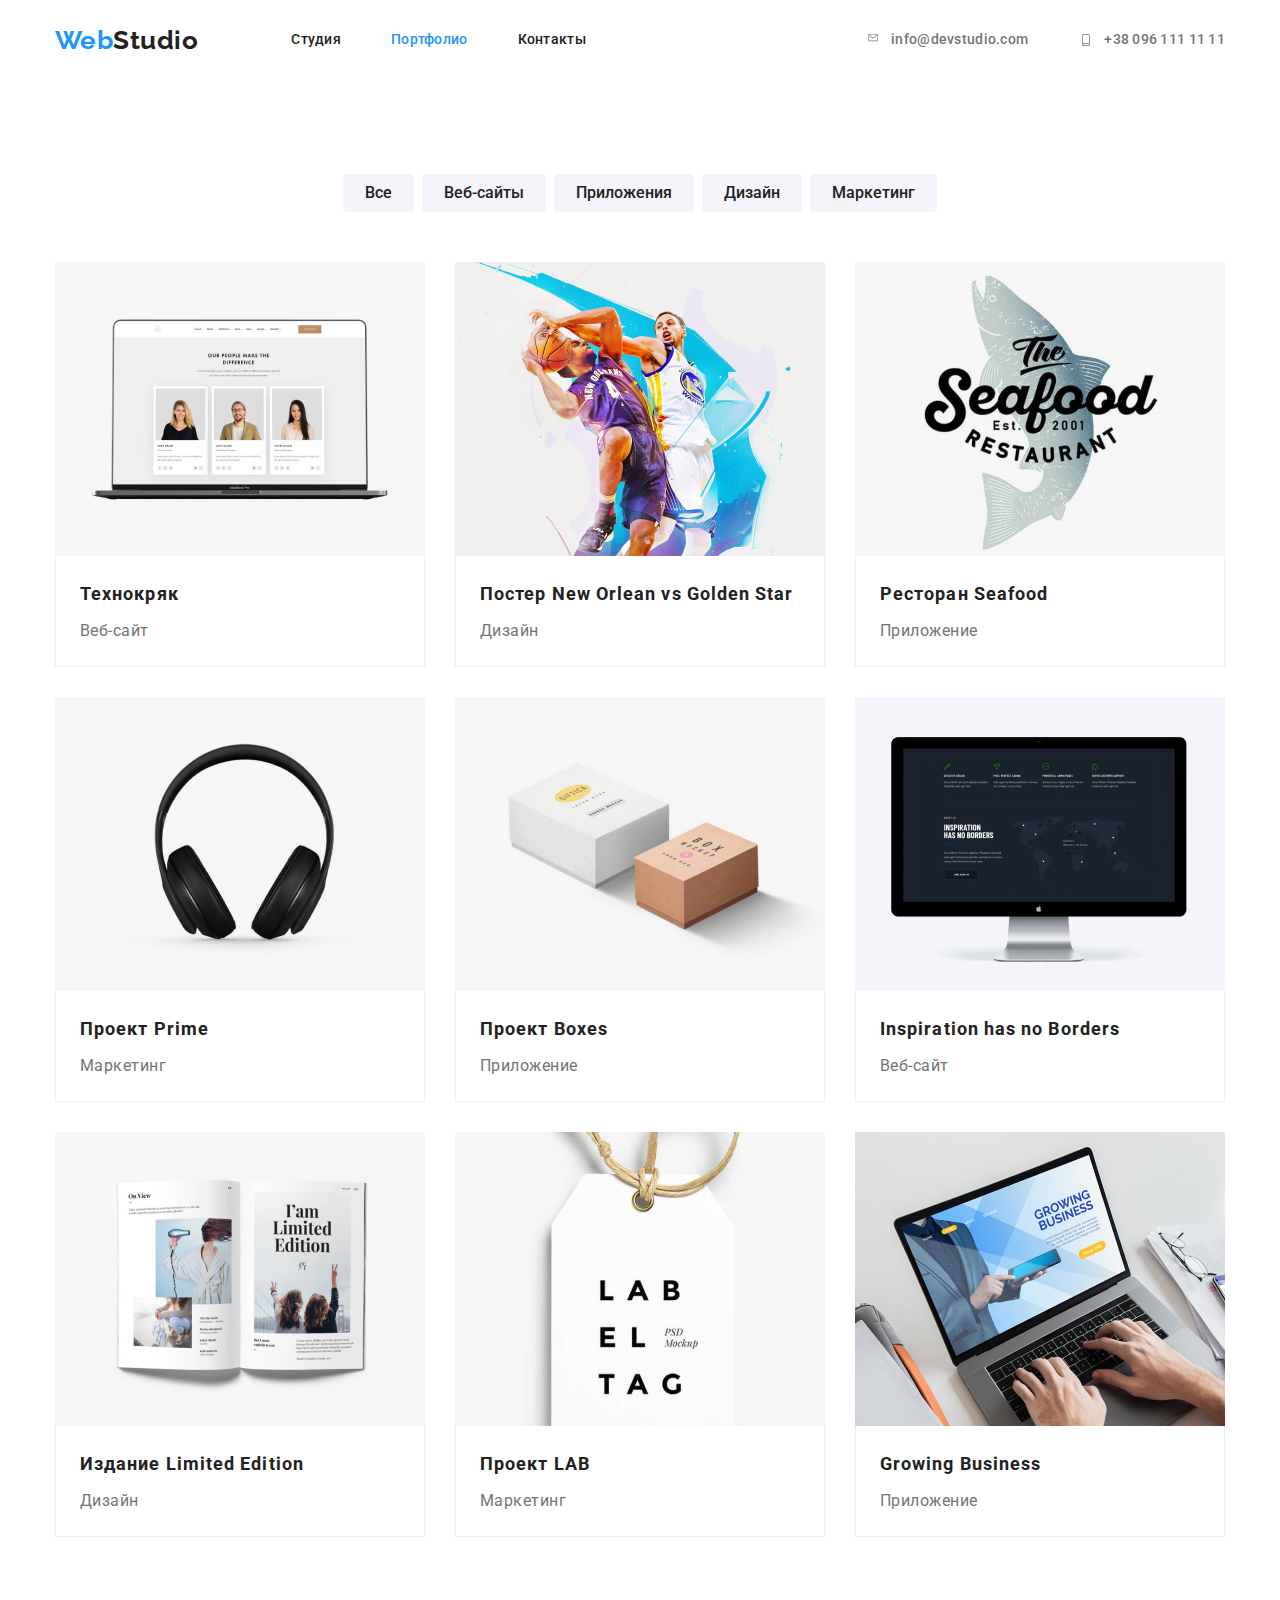
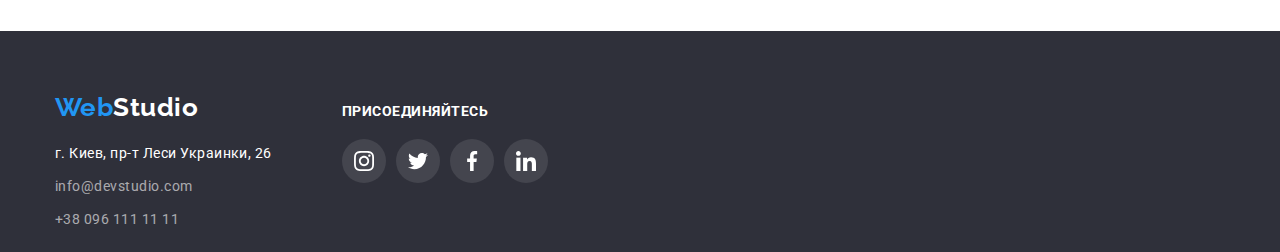
==== portfolio.html @ 1244b8c4 "1" ====
<!DOCTYPE html>
<html lang="ru">

<head>
    <meta charset="UTF-8">
    <meta http-equiv="X-UA-Compatible" content="IE=edge">
    <meta name="viewport" content="width=, initial-scale=1.0">
    <title>goit-markup-hw-04</title>
    <link rel="preconnect" href="https://fonts.gstatic.com">
    <link
        href="https://fonts.googleapis.com/css2?family=Raleway:wght@700&family=Roboto:wght@400;500;700;900&display=swap"
        rel="stylesheet" />
    <link href="https://cdnjs.cloudflare.com/ajax/libs/modern-normalize/1.0.0/modern-normalize.min.css"
        rel="stylesheet" />
    <link href="css/style.css" rel="stylesheet" />
</head>

<body>
    <!--Header of page-->
    <header>
        <div class="navigation-section container">
            <a class="logo link" href="./index.html"><span class="logo-accent">Web</span>Studio</a>
            <nav class="nav-list-of-pages">
                <ul class="list">
                    <li class="nav-list-element"><a class="nav-list-item link" href="index.html">Студия</a></li>
                    <li class="nav-list-element"><a class="nav-list-item link current"
                            href="portfolio.html">Портфолио</a></li>
                    <li class="nav-list-element"><a class="nav-list-item link" href="">Контакты</a></li>
                </ul>
            </nav>
            <ul class="list">
                <li class="up-contacts-list-element"><a class="up-contacts-list-item link"
                        href="mailto:info@devstudio.com"><svg width="16px" height="12px" class="icons-contacts">
                            <use href="./images/icons/sprite.svg#icon-envelope"> </use>
                        </svg>info@devstudio.com</a></li>
                <li class="up-contacts-list-element"><a class="up-contacts-list-item link" href="tel:+380961111111"><svg width="16px" height="12px" class="icons-contacts">
                    <use href="./images/icons/sprite.svg#icon-smartphone"> </use>
                </svg>+38
                        096 111
                        11 11</a></li>
            </ul>
        </div>
    </header>
    <!--Main content-->
    <main>
        <!--Main section-->
        <section class="section">
            <div class="container">
                <h1 class="visually-hidden">Роботы WebStudio</h1>
                <ul class="filter-list list">
                    <li class="filter-list-element"><button class="portfolio-btn" type="button">Все</button></li>
                    <li class="filter-list-element"><button class="portfolio-btn" type="button">Веб-сайты</button></li>
                    <li class="filter-list-element"><button class="portfolio-btn" type="button">Приложения</button></li>
                    <li class="filter-list-element"><button class="portfolio-btn" type="button">Дизайн</button></li>
                    <li class="filter-list-element"><button class="portfolio-btn" type="button">Маркетинг</button></li>
                </ul>
                <ul class="galery-list list">
                    <li class="galery-list-element">
                        <img src="images/img2/img1.jpg" alt="Веб-сайт Технокряк" width="370" height="294" />
                        <div class="galery-list-container">
                            <h2 class="work-studio-title">Технокряк</h2>
                            <p class="work-studio-dscr">Веб-сайт</p>
                        </div>
                    </li>
                    <li class="galery-list-element">
                        <img src="images/img2/img2.jpg" alt="Дизайн Постера New Orlean vs Golden Star" width="370"
                            height="294" />
                        <div class="galery-list-container">
                            <h2 class="work-studio-title">Постер New Orlean vs Golden Star</h2>
                            <p class="work-studio-dscr">Дизайн</p>
                        </div>
                    </li>
                    <li class="galery-list-element">
                        <img src="images/img2/img3.jpg" alt="Приложение Ресторан Seafood" width="370" height="294" />
                        <div class="galery-list-container">
                            <h2 class="work-studio-title">Ресторан Seafood</h2>
                            <p class="work-studio-dscr">Приложение</p>
                        </div>
                    </li>
                    <li class="galery-list-element">
                        <img src="images/img2/img4.jpg" alt="Маркетинг Проекта Prime" width="370" height="294" />
                        <div class="galery-list-container">
                            <h2 class="work-studio-title">Проект Prime</h2>
                            <p class="work-studio-dscr">Маркетинг</p>
                        </div>
                    </li>
                    <li class="galery-list-element">
                        <img src="images/img2/img5.jpg" alt="Приложение Проект Boxes" width="370" height="294" />
                        <div class="galery-list-container">
                            <h2 class="work-studio-title">Проект Boxes</h2>
                            <p class="work-studio-dscr">Приложение</p>
                        </div>
                    </li>
                    <li class="galery-list-element">
                        <img src="images/img2/img6.jpg" alt="Веб-сайт Inspiration has no Borders" width="370"
                            height="294" />
                        <div class="galery-list-container">
                            <h2 class="work-studio-title">Inspiration has no Borders</h2>
                            <p class="work-studio-dscr">Веб-сайт</p>
                        </div>
                    </li>
                    <li class="galery-list-element">
                        <img src="images/img2/img7.jpg" alt="Дизайн Издания Limited Edition" width="370"
                            height="294" />
                        <div class="galery-list-container">
                            <h2 class="work-studio-title">Издание Limited Edition</h2>
                            <p class="work-studio-dscr">Дизайн</p>
                        </div>
                    </li>
                    <li class="galery-list-element">
                        <img src="images/img2/img8.jpg" alt="Маркетинг Проекта LAB" width="370" height="294" />
                        <div class="galery-list-container">
                            <h2 class="work-studio-title">Проект LAB</h2>
                            <p class="work-studio-dscr">Маркетинг</p>
                        </div>
                    </li>
                    <li class="galery-list-element">
                        <img src="images/img2/img9.jpg" alt="Приложение Growing Business" width="370" height="294" />
                        <div class="galery-list-container">
                            <h2 class="work-studio-title">Growing Business</h2>
                            <p class="work-studio-dscr">Приложение</p>
                        </div>
                    </li>
                </ul>
            </div>
        </section>
    </main>

    <!--Footer-->
    <footer class="footer-section">
        <div class="container footer-container">
            <div>
                <a class="logo link logo-down-color-marg" href="./index.html"><span class="logo-accent">Web</span>Studio</a>
                <address class="address">
                    <ul class="list">
                        <li class="down-contacts-list-element"><a class="down-contacts-list-item link"
                                href="https://goo.gl/maps/1cNyrUN5Ciwygz4w9" target="_blank" rel="noopener noreferrer">г.
                                Киев, пр-т Леси Украинки, 26</a></li>
                        <li class="down-contacts-list-element"><a class="down-contacts-list-item contacts-alfa link"
                                href="mailto:info@devstudio.com">info@devstudio.com</a></li>
                        <li class="down-contacts-list-element"><a class="down-contacts-list-item contacts-alfa link"
                                href="tel:+380961111111">+38 096 111 11 11</a></li>
                    </ul>
                </address>
            </div>
            <div class="our-icons">
                <h3 class="title">присоединяйтесь</h3>
                <ul class="list">
                    <li class="team-icons footer-icons">
                        <a href="">
                            <svg width="20px" height="20px" class="icons ft-icons">
                                <use href="./images/icons/sprite.svg#icon-instagram">
                                </use>
                            </svg>
                        </a>
                    </li>
                    <li class="team-icons footer-icons">
                        <a href="">
                            <svg width="20px" height="20px" class="icons ft-icons">
                                <use href="./images/icons/sprite.svg#icon-twitter">
                                </use>
                            </svg>
                        </a>
                    </li>
                    <li class="team-icons footer-icons">
                        <a href="">
                            <svg width="20px" height="20px" class="icons ft-icons">
                                <use href="./images/icons/sprite.svg#icon-facebook">
                                </use>
                            </svg>
                        </a>
                    </li>
                    <li class="team-icons footer-icons">
                        <a href="">
                            <svg width="20px" height="20px" class="icons ft-icons">
                                <use href="./images/icons/sprite.svg#icon-linkedin">
                                </use>
                            </svg>
                        </a>
                    </li>
                </ul>
            </div>
        </div>
    
    </footer>
       </body>

</html>
---- css/style.css ----
:root {
  --primary-font: 'Roboto', sans-serif;
  --logo-font: 'Raleway', sans-serif;
  --main-bcg-color: #ffffff;
  --team-section-bcg-color: #f5f4fa;
  --hero-footer-bcg-color: #2f303a;
  --accent-logo-hover-color: #2196f3;
  --main-text-color: #757575;
  --headers-nav-color: #212121;
  --hero-footer-text-color: #ffffff;
  --actbtn-color: #ffffff;
  --noactbtn-color: #212121;
  --actbtn-bcg: #2196f3;
  --noactbtn-bgd: #f5f4fa;
  --alfa-color: rgba(255, 255, 255, 0.6);
  --border-color: #ececec;
  --border-color-portfolio: #eeeeee;
  --margin-card: 30px;
  --accent-color: rgba(33, 150, 243, 1);
  --text-color: rgba(117, 117, 117, 1);
  --icon-color: rgba(175, 177, 184, 1);
  --background-color-block: rgba(245, 244, 250, 1);
}

* {
  box-sizing: border-box;
  margin: 0;
  padding: 0;
}

/*geometry*/
html {
  box-sizing: border-box;
}

*,
*::before,
*::after {
  box-sizing: inherit;
}

body {
  font-family: var(--primary-font);
  letter-spacing: 0.03em;
  background-color: var(--main-bcg-color);
  color: var(--main-text-color);
}

/*UTILITES*/
h1,
h2,
h3,
h4,
h5,
h6,
p {
  margin: 0;
}
img {
  display: block;
  max-width: 100%;
  height: auto;
}
.link {
  display: block;
  text-decoration: none;
}

.container {
  margin: 0 auto;
  padding: 0 15px;
  width: 1200px;
}

.list {
  padding: 0;
  margin: 0;
  list-style: none;
}
.address {
  font-style: inherit;
}

/*COMMON PROPERTIES*/
.container {
  width: 1200px;
  padding-left: 15px;
  padding-right: 15px;
  margin-left: auto;
  margin-right: auto;
}
.section {
  padding-top: 94px;
  padding-bottom: 94px;
}

/*HIDDEN TITLES*/
.visually-hidden {
  position: absolute !important;
  clip: rect(1px 1px 1px 1px);
  clip: rect(1px, 1px, 1px, 1px);
  padding: 0 !important;
  border: 0 !important;
  height: 1px !important;
  width: 1px !important;
  overflow: hidden;
}

/*HOVER+FOCUS*/
.nav-list-item:hover,
.nav-list-item:focus,
.up-contacts-list-item:hover,
.up-contacts-list-item:focus,
.down-contacts-list-item:hover,
.down-contacts-list-item:focus,
.icons-contacts:hover {
  fill: var(--accent-logo-hover-color);
  color: var(--accent-logo-hover-color);
}
.list .current {
  color: var(--accent-logo-hover-color);
}

.header {
  border-bottom: 1px solid var(--border-color);
}

/*NAVIGATION-SECTION*/
.navigation-section {
  display: flex;
  align-items: center;
}
.navigation-section .list {
  display: flex;
}
.logo {
  margin-right: 93px;
  font-family: var(--logo-font);
  font-weight: 700;
  font-size: 26px;
  line-height: 1.19;
  color: var(--headers-nav-color);
}
.logo-accent {
  color: var(--accent-logo-hover-color);
}
.nav-list-of-pages {
  margin-right: auto;
}
.up-contacts-list-element:not(:last-child),
.nav-list-element:not(:last-child) {
  margin-right: 50px;
}

a.up-contacts-list-item.link:hover .icons-contacts {
  fill: var(--accent-logo-hover-color);
}

.icons-contacts {
  display: flex;
  margin-right: 10px;
  fill: var(--text-color);
  justify-content: center;
  align-items: center;
}

.nav-list-item {
  display: inline-block;
  padding-top: 32px;
  padding-bottom: 32px;
  font-weight: 500;
  font-size: 14px;
  line-height: 1.14;
  letter-spacing: 0.02em;
  color: var(--headers-nav-color);
}
.up-contacts-list-item {
  display: flex;
  font-weight: 500;
  font-size: 14px;
  line-height: 1.14;
  letter-spacing: 0.02em;
  color: inherit;
  align-items: center;
}

/*MAIN SECTION*/
.main-section {
  max-width: 1600px;
  height: 600px;
  margin-left: auto;
  margin-right: auto;
  background-image: linear-gradient(to right, rgba(47, 48, 58, 0.4), rgba(47, 48, 58, 0.4)),
    url(../images/icons/Img-bg.jpg);

  padding-top: 200px;
  padding-bottom: 200px;
  background-position: center;
  text-align: center;
  background-size: cover;
}

.main-title {
  margin-right: auto;
  margin-left: auto;
  margin-bottom: 30px;
  max-width: 696px;
  font-weight: 900;
  font-size: 44px;
  line-height: 1.36;
  letter-spacing: 0.06em;
  text-transform: uppercase;
  color: var(--hero-footer-text-color);
}
.main-section-btn {
  min-width: 200px;
  padding: 10px 32px;
  font-weight: 700;
  font-size: 16px;
  line-height: 1.87;
  letter-spacing: 0.06em;
  color: var(--actbtn-color);
  cursor: pointer;
  background-color: var(--actbtn-bcg);
  box-shadow: 0px 4px 4px rgba(0, 0, 0, 0.15);
  border-radius: 4px;
  border: 0;
}

/*FEATURES*/
.features-list {
  display: flex;
  /* margin-right: calc(-1 * var(--margin-card)); */
}
.features-list .features-list-element {
  flex-basis: calc((100% - 3 * var(--margin-card)) / 4);
  margin-right: var(--margin-card);
}

.features-list-element:last-child {
  margin-right: 0px;
}

.features-title {
  min-width: 270px;
  margin-bottom: 10px;
  font-weight: 700;
  font-size: 14px;
  line-height: 1.14;
  text-transform: uppercase;
  color: var(--headers-nav-color);
}
.features-title-dscr {
  min-width: 270px;
  font-size: 14px;
  line-height: 1.71;
}

.icons-features {
  display: flex;
  width: 100%;
  height: 120px;
  justify-content: center;
  align-items: center;
  background-color: #f5f4fa;
  border-radius: 4px;
}

/*OCUPATIONS*/
.occupations-section {
  padding-top: 0;
}
/*TITLE ocupations and team*/
.secondary-title {
  margin-bottom: 50px;
  font-weight: 700;
  font-size: 36px;
  line-height: 1.16;
  text-align: center;
  color: var(--headers-nav-color);
}
.occupations-list {
  display: flex;
  margin-right: calc(-1 * var(--margin-card));
}
.occupations-list > .occupations-list-element {
  flex-basis: calc((100% - 2 * var(--margin-card)) / 3);
  margin-right: var(--margin-card);
}

.occupations-list-element:last-child {
  margin-right: 0px;
}

/*TEAM SECTION*/
.team-section {
  background-color: var(--team-section-bcg-color);
}
.team-list {
  display: flex;
  flex-wrap: wrap;
  margin-left: calc(-1 * var(--margin-card));
  margin-top: calc(-1 * var(--margin-card));
}
.team-list-element {
  flex-basis: calc((100% - 4 * var(--margin-card)) / 4);
  margin-left: var(--margin-card);
  margin-top: var(--margin-card);
  background-color: var(--main-bcg-color);

  box-shadow: 0px 1px 3px rgba(0, 0, 0, 0.12), 0px 1px 1px rgba(0, 0, 0, 0.14),
    0px 2px 1px rgba(0, 0, 0, 0.2);
  border-bottom-left-radius: 4px;
  border-bottom-right-radius: 4px;
}
.team-list-element-container {
  padding: 30px 0px;
  text-align: center;
}
.team-person {
  margin-bottom: 10px;
  font-weight: 500;
  font-size: 16px;
  line-height: 1.19;
  color: var(--headers-nav-color);
}
.team-person-role {
  font-size: 16px;
  line-height: 1.19;
}

.icons-list {
  display: flex;
  flex-wrap: wrap;
  justify-content: center;
  font: inherit;
  /* padding: 16px 32px 30px; */
}

.team-icons {
  display: flex;
  width: 44px;
  height: 44px;
  flex-basis: calc((100% - 90px) / 4);
  border-radius: 50%;
  margin-right: 10px;
  align-items: center;
  justify-content: center;
}

.team-icons:last-child {
  margin-right: 0;
}

.team-icons:hover,
.team-icons:focus {
  background-color: var(--accent-color);
  fill: #fff;
}

.link-icons {
  display: block;
  padding: 12px;
}

.icons {
  display: flex;
  fill: var(--icon-color);
  align-items: center;
  justify-content: center;
}

.team-icons:hover .icons {
  fill: var(--white-color);
}

/*partners*/
.our-partners {
  display: flex;
}
.section-title {
  text-align: center;
  margin-bottom: 50px;
  font-size: 36px;
  color: #212121;
}

.client-icons {
  display: flex;
  width: 170px;
  flex-basis: calc((100% - 30px) / 6);
  height: 92px;
  margin-right: 30px;
  border: 1px solid var(--icon-color);
  box-sizing: border-box;
  border-radius: 4px;
  align-items: center;
  justify-content: center;
}

.client-icons:last-child {
  margin-right: 0;
}

.client-icons:hover,
.client-icons:focus {
  border: 1px solid var(--accent-color);
}

.icons-partners {
  fill: var(--icon-color);
}

.client-icons:hover .icons-partners,
.client-icons:focus .icons-partners {
  fill: var(--accent-color);
}

/*FOOTER*/
.footer-section {
  display: flex;
  background-color: var(--hero-footer-bcg-color);

  /* padding-top: 60px; */
  padding-bottom: 20px;
}

.footer-container {
  display: flex;
  align-items: baseline;
}

.title-social {
  margin: 0;
}

.down-contacts-list-item {
  font-size: 14px;
  line-height: 1.71;
  color: var(--hero-footer-text-color);
}
.contacts-alfa {
  color: var(--alfa-color);
}
.logo-down-color-marg {
  display: inline-block;
  margin-right: 0;
  margin-bottom: 20px;
  color: var(--hero-footer-text-color);
}
.down-contacts-list-element:not(:last-child) {
  margin-bottom: 9px;
}

.our-icons {
  display: flex;
  flex-direction: column;
  padding-top: 72px;
  margin-left: 70px;
}

.our-icons .title {
  color: #ffffff;
  width: 145px;
  height: 16px;
  left: 516px;
  top: 2751px;
  font-size: 14px;
  line-height: 16px;
  text-transform: uppercase;
}

.our-icons ul {
  display: flex;
  justify-content: center;
  padding-top: 20px;
}

.footer-icons {
  background-color: rgba(255, 255, 255, 0.1);
  flex-basis: calc((100% - 30px) / 4);
}

.ft-icons {
  fill: #fff;
}

/*PAGE PORTFOLIO Galery*/
.filter-list {
  display: flex;
  justify-content: center;
  margin-bottom: 50px;
}
.filter-list-element:not(:last-child) {
  margin-right: 8px;
}
.portfolio-btn {
  padding: 6px 22px;
  font-weight: 500;
  font-size: 16px;
  line-height: 1.62;
  text-align: center;
  background-color: var(--noactbtn-bgd);
  color: var(--noactbtn-color);
  border: 0;
  border-radius: 4px;
}
.portfolio-btn:hover,
.portfolio-btn:focus {
  background-color: var(--actbtn-bcg);
  color: var(--actbtn-color);
  cursor: pointer;
  box-shadow: 0px 3px 1px rgba(0, 0, 0, 0.1), 0px 1px 2px rgba(0, 0, 0, 0.08),
    0px 2px 2px rgba(0, 0, 0, 0.12);
}
.galery-list {
  display: flex;
  flex-wrap: wrap;
  margin-left: calc(-1 * var(--margin-card));
  margin-top: calc(-1 * var(--margin-card));
}
.galery-list-element {
  flex-basis: calc((100% - 3 * var(--margin-card)) / 3);
  margin-left: var(--margin-card);
  margin-top: var(--margin-card);
  background: var(--main-bcg-color);
}
.galery-list-container {
  padding: 20px 24px;
  border-right: 1px solid var(--border-color-portfolio);
  border-bottom: 1px solid var(--border-color-portfolio);
  border-left: 1px solid var(--border-color-portfolio);
}
.work-studio-title {
  margin-bottom: 4px;
  font-weight: 700;
  font-size: 18px;
  line-height: 2;
  letter-spacing: 0.06em;
  color: var(--headers-nav-color);
}
.work-studio-dscr {
  font-size: 16px;
  line-height: 1.87;
  color: var(--main-text-color);
}

.baton {
  margin: 20px;
  display: inline-block;
  padding: 20px 40px;
  background-color: tomato;
  color: #eeeeee;
  text-decoration: none;
  border: 2px solid black;
  border-radius: 2px;
}

.baton:hover,
.baton:focus {
  background-color: black;
  color: #fff;
  border-color: tomato;
}
.baton-icon {
  display: inline-block;
  background-color: blue;
  width: 20px;
  height: 20px;
  vertical-align: middle;
}
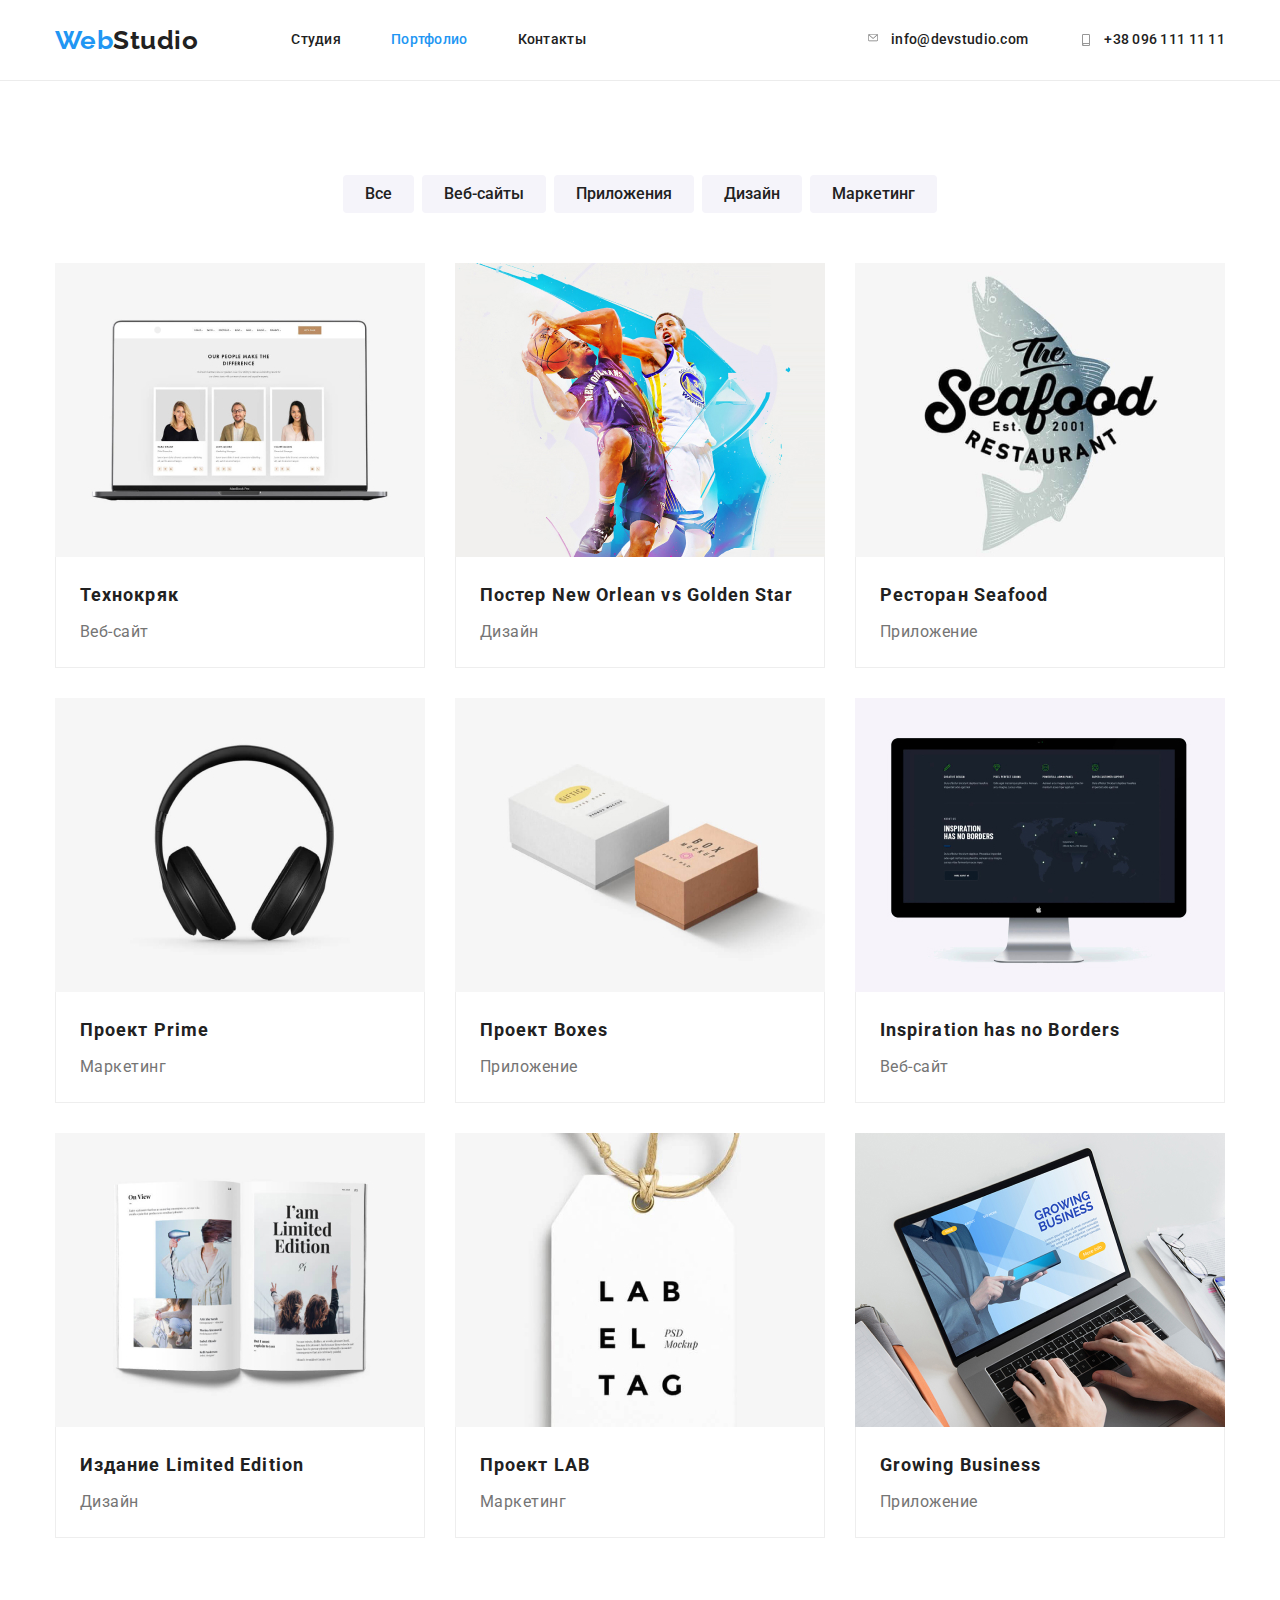
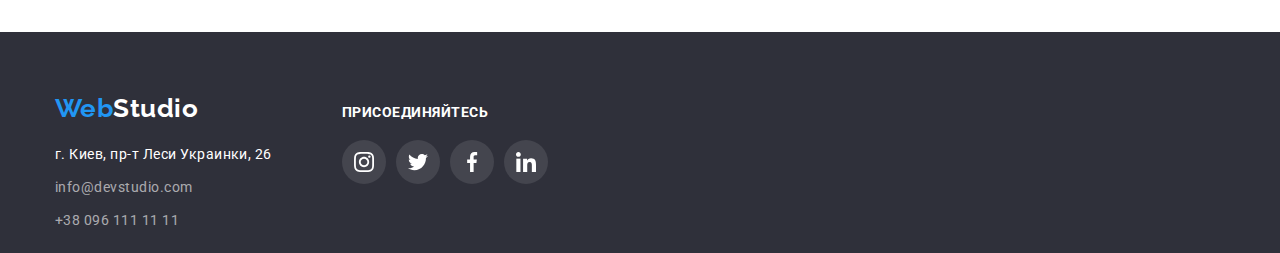
==== commit 7d8b998f: "1" ====
--- a/portfolio.html
+++ b/portfolio.html
@@ -17,7 +17,7 @@
 
 <body>
     <!--Header of page-->
-    <header>
+    <header class="header">
         <div class="navigation-section container">
             <a class="logo link" href="./index.html"><span class="logo-accent">Web</span>Studio</a>
             <nav class="nav-list-of-pages">
--- a/css/style.css
+++ b/css/style.css
@@ -20,6 +20,15 @@
   --text-color: rgba(117, 117, 117, 1);
   --icon-color: rgba(175, 177, 184, 1);
   --background-color-block: rgba(245, 244, 250, 1);
+  --accent-color: rgba(33, 150, 243, 1);
+  --background-color: rgba(229, 229, 229, 1);
+  --bacbackground-color-dark: rgba(47, 48, 58, 1);
+  --background-color-block: rgba(245, 244, 250, 1);
+  --black-color: rgba(33, 33, 33, 1);
+  --text-color: rgba(117, 117, 117, 1);
+  --white-color: rgba(255, 255, 255, 1);
+  --icon-color: rgba(175, 177, 184, 1);
+  --main-font: 'Roboto', sans-serif;
 }
 
 * {
@@ -79,6 +88,24 @@
 }
 .address {
   font-style: inherit;
+}
+
+/*HEDER STYLES*/
+.header {
+  background-color: var(--white-color);
+  color: var(--black-color);
+  border-bottom: 1px solid #ececec;
+}
+
+.header a:hover,
+.header a:focus {
+  color: var(--accent-color);
+}
+
+.header-line {
+  display: flex;
+
+  align-items: center;
 }
 
 /*COMMON PROPERTIES*/
@@ -128,6 +155,7 @@
 /*NAVIGATION-SECTION*/
 .navigation-section {
   display: flex;
+  flex-direction: row;
   align-items: center;
 }
 .navigation-section .list {
@@ -228,6 +256,11 @@
 }
 
 /*FEATURES*/
+
+.features {
+  margin-bottom: 95px;
+}
+
 .features-list {
   display: flex;
   /* margin-right: calc(-1 * var(--margin-card)); */
@@ -281,7 +314,7 @@
 }
 .occupations-list {
   display: flex;
-  margin-right: calc(-1 * var(--margin-card));
+  /* margin-right: calc(-1 * var(--margin-card)); */
 }
 .occupations-list > .occupations-list-element {
   flex-basis: calc((100% - 2 * var(--margin-card)) / 3);
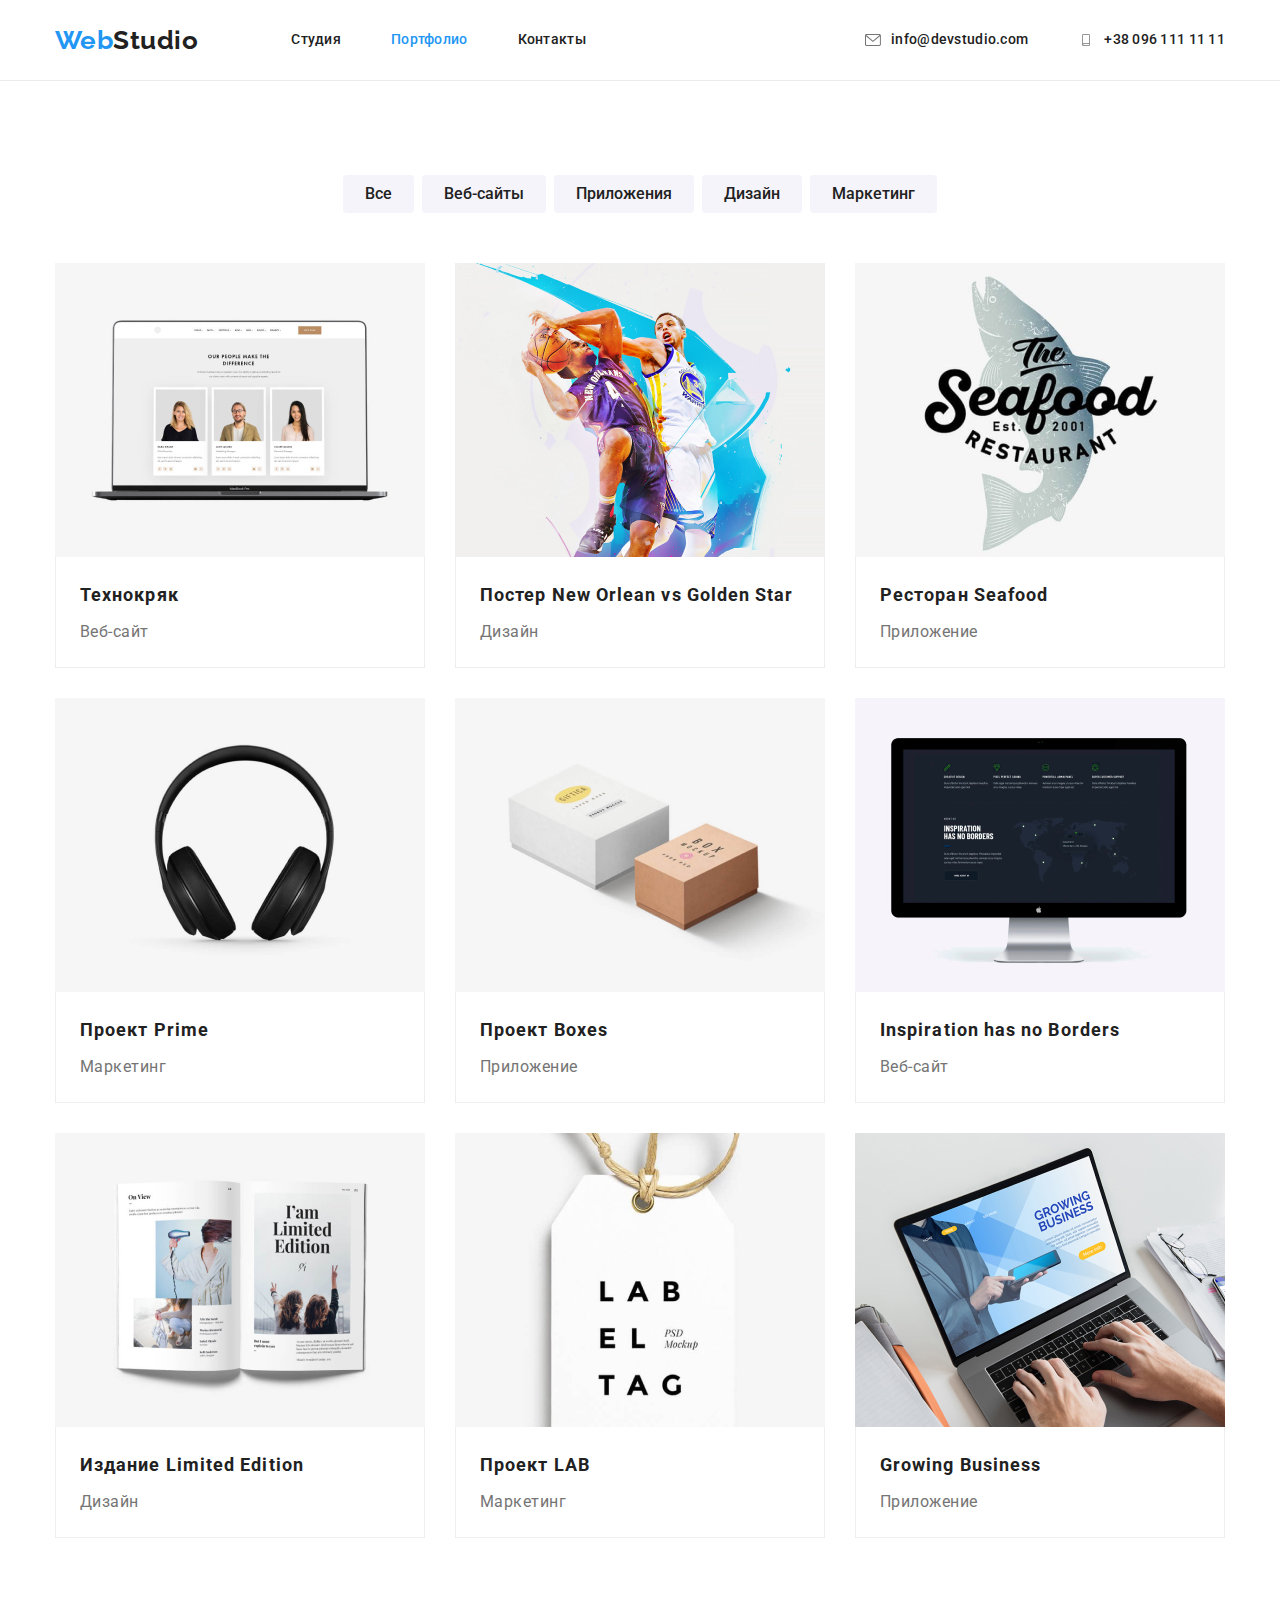
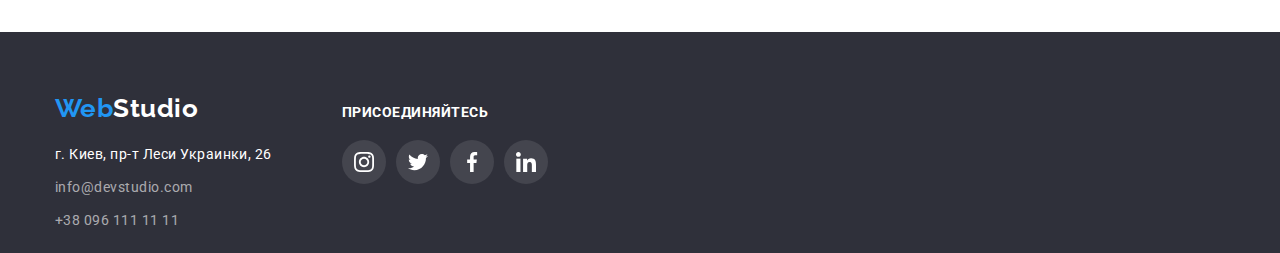
==== commit 158dc28e: "123" ====
--- a/portfolio.html
+++ b/portfolio.html
@@ -31,7 +31,7 @@
             <ul class="list">
                 <li class="up-contacts-list-element"><a class="up-contacts-list-item link"
                         href="mailto:info@devstudio.com"><svg width="16px" height="12px" class="icons-contacts">
-                            <use href="./images/icons/sprite.svg#icon-envelope"> </use>
+                            <use href="./images/icons1/sprite1.svg#icon-envelope"> </use>
                         </svg>info@devstudio.com</a></li>
                 <li class="up-contacts-list-element"><a class="up-contacts-list-item link" href="tel:+380961111111"><svg width="16px" height="12px" class="icons-contacts">
                     <use href="./images/icons/sprite.svg#icon-smartphone"> </use>
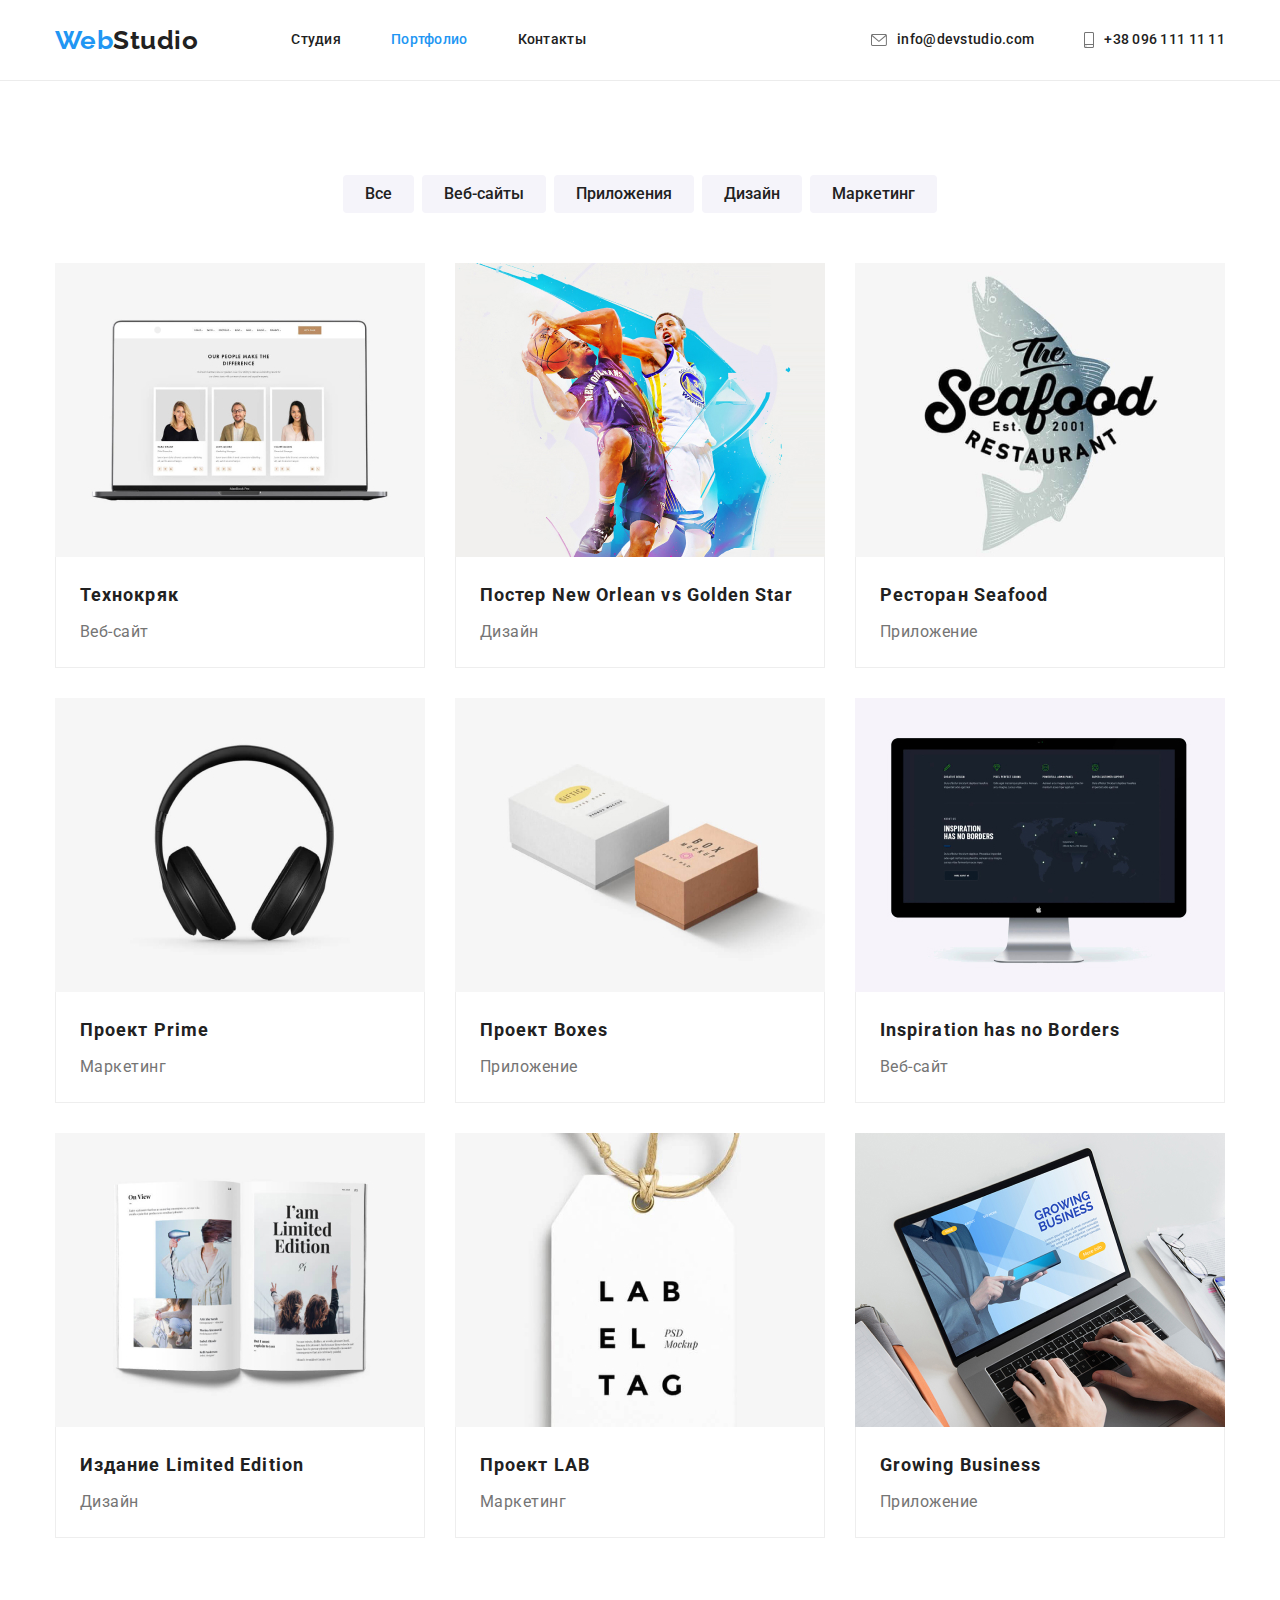
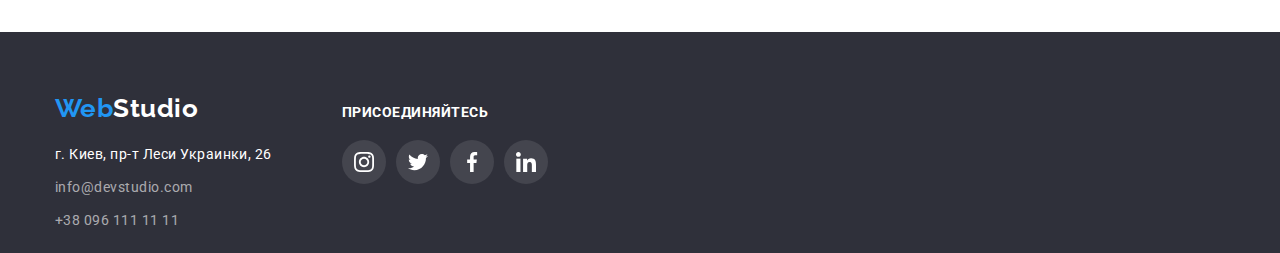
==== commit 1d9c309b: "125" ====
--- a/portfolio.html
+++ b/portfolio.html
@@ -33,7 +33,7 @@
                         href="mailto:info@devstudio.com"><svg width="16px" height="12px" class="icons-contacts">
                             <use href="./images/icons1/sprite1.svg#icon-envelope"> </use>
                         </svg>info@devstudio.com</a></li>
-                <li class="up-contacts-list-element"><a class="up-contacts-list-item link" href="tel:+380961111111"><svg width="16px" height="12px" class="icons-contacts">
+                <li class="up-contacts-list-element"><a class="up-contacts-list-item link" href="tel:+380961111111"><svg width="10px" height="16px" class="icons-contacts">
                     <use href="./images/icons/sprite.svg#icon-smartphone"> </use>
                 </svg>+38
                         096 111
--- a/css/style.css
+++ b/css/style.css
@@ -29,6 +29,7 @@
   --white-color: rgba(255, 255, 255, 1);
   --icon-color: rgba(175, 177, 184, 1);
   --main-font: 'Roboto', sans-serif;
+  --white-color: rgba(255, 255, 255, 1);
 }
 
 * {
@@ -276,6 +277,7 @@
 
 .features-title {
   min-width: 270px;
+  margin-top: 30px;
   margin-bottom: 10px;
   font-weight: 700;
   font-size: 14px;
@@ -367,6 +369,7 @@
   flex-wrap: wrap;
   justify-content: center;
   font: inherit;
+  margin-top: 19px;
   /* padding: 16px 32px 30px; */
 }
 
@@ -388,7 +391,10 @@
 .team-icons:hover,
 .team-icons:focus {
   background-color: var(--accent-color);
-  fill: #fff;
+}
+
+.team-icons:hover .icons {
+  fill: var(--white-color);
 }
 
 .link-icons {
@@ -454,7 +460,6 @@
   display: flex;
   background-color: var(--hero-footer-bcg-color);
 
-  /* padding-top: 60px; */
   padding-bottom: 20px;
 }
 
@@ -489,7 +494,7 @@
   display: flex;
   flex-direction: column;
   padding-top: 72px;
-  margin-left: 70px;
+  padding-left: 70px;
 }
 
 .our-icons .title {
@@ -558,6 +563,12 @@
   margin-top: var(--margin-card);
   background: var(--main-bcg-color);
 }
+
+.galery-list .galery-list-element:hover {
+  box-shadow: 0px 1px 1px rgba(0, 0, 0, 0.12), 0px 4px 4px rgba(0, 0, 0, 0.06),
+    1px 4px 6px rgba(0, 0, 0, 0.16);
+}
+
 .galery-list-container {
   padding: 20px 24px;
   border-right: 1px solid var(--border-color-portfolio);
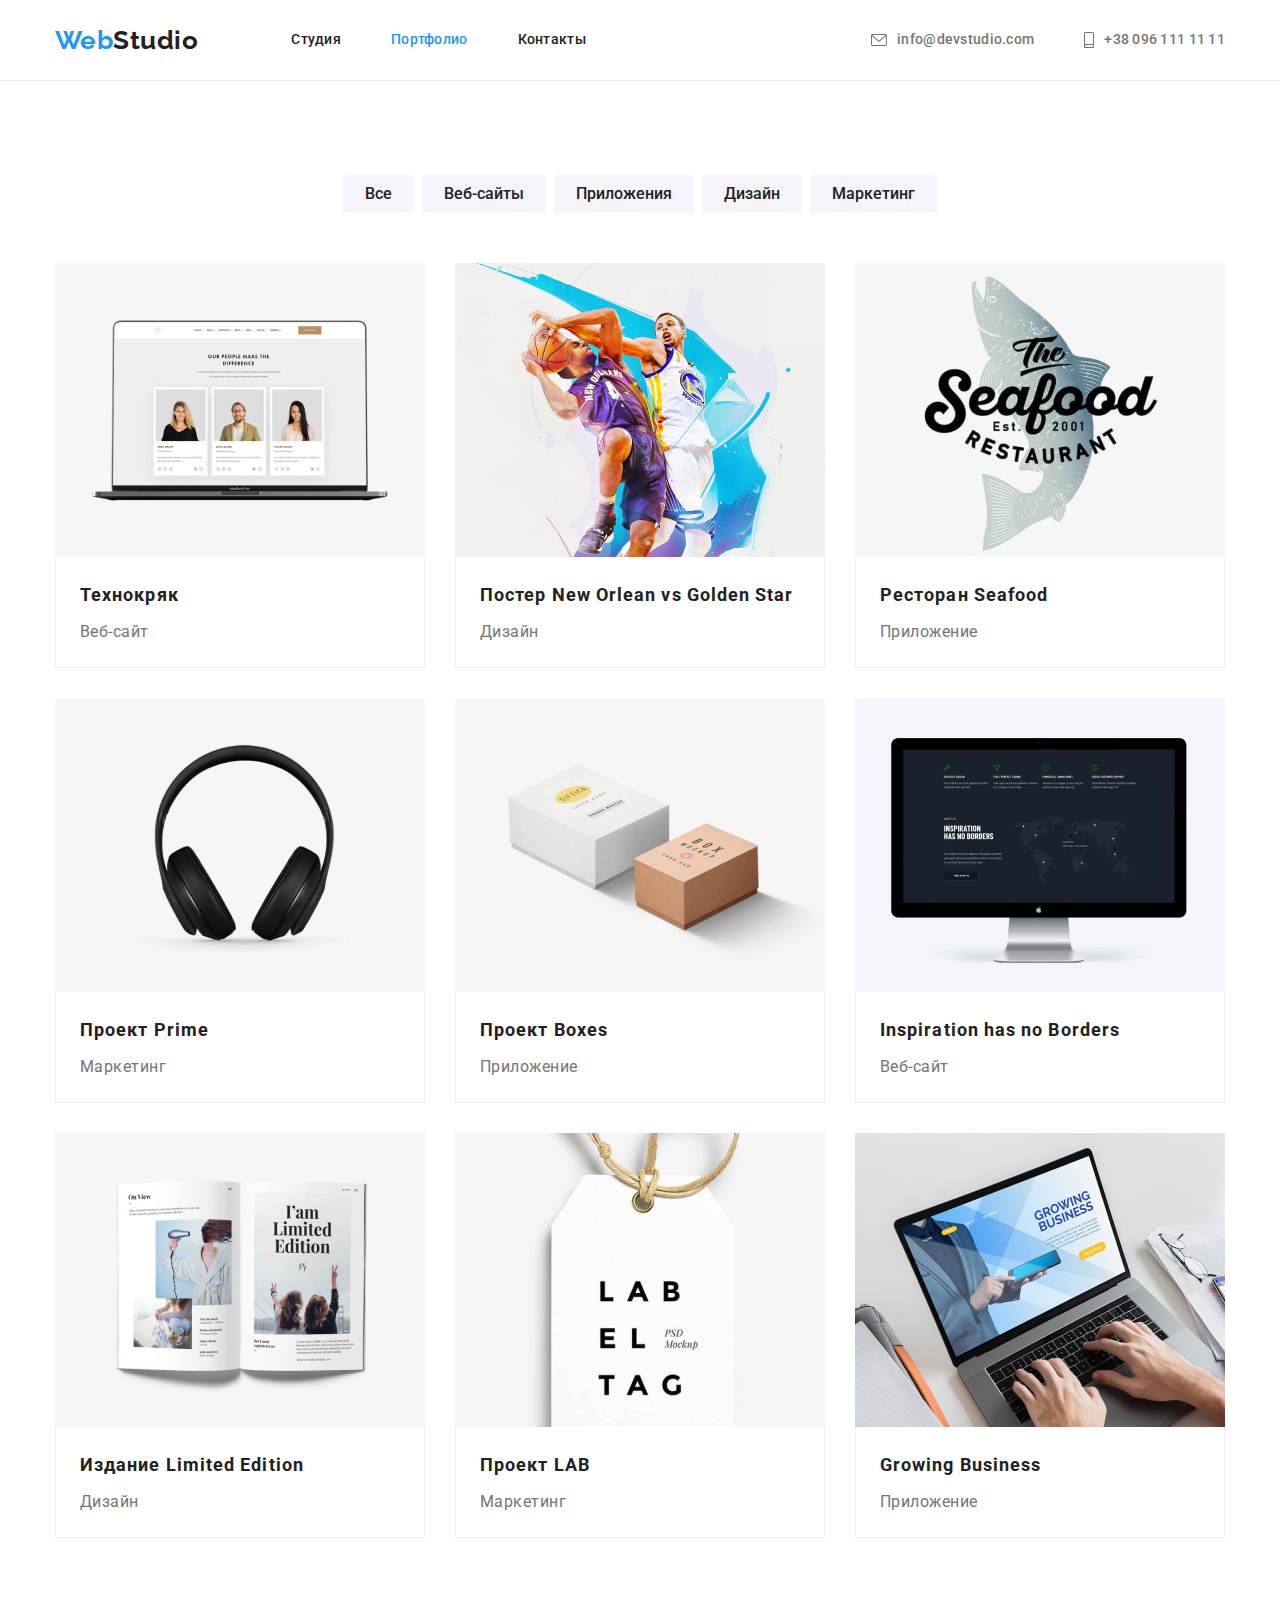
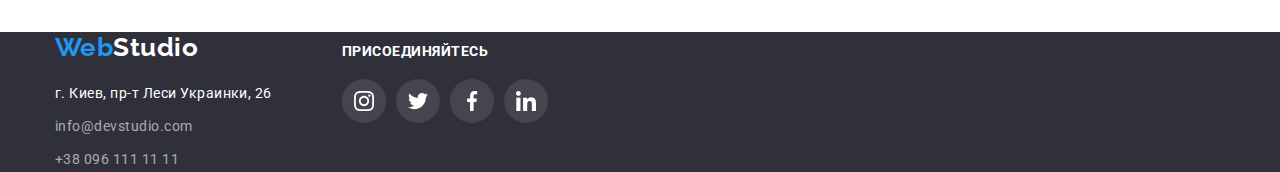
==== commit 53f26efa: "1" ====
--- a/portfolio.html
+++ b/portfolio.html
@@ -33,9 +33,10 @@
                         href="mailto:info@devstudio.com"><svg width="16px" height="12px" class="icons-contacts">
                             <use href="./images/icons1/sprite1.svg#icon-envelope"> </use>
                         </svg>info@devstudio.com</a></li>
-                <li class="up-contacts-list-element"><a class="up-contacts-list-item link" href="tel:+380961111111"><svg width="10px" height="16px" class="icons-contacts">
-                    <use href="./images/icons/sprite.svg#icon-smartphone"> </use>
-                </svg>+38
+                <li class="up-contacts-list-element"><a class="up-contacts-list-item link" href="tel:+380961111111"><svg
+                            width="10px" height="16px" class="icons-contacts">
+                            <use href="./images/icons/sprite.svg#icon-smartphone"> </use>
+                        </svg>+38
                         096 111
                         11 11</a></li>
             </ul>
@@ -55,72 +56,182 @@
                     <li class="filter-list-element"><button class="portfolio-btn" type="button">Маркетинг</button></li>
                 </ul>
                 <ul class="galery-list list">
-                    <li class="galery-list-element">
-                        <img src="images/img2/img1.jpg" alt="Веб-сайт Технокряк" width="370" height="294" />
+
+                    <li class="galery-list-element">
+                        <a class="galery-link" href="url">
+                        <div class="project-thumb">
+                            <img src="images/img2/img1.jpg" alt="Веб-сайт Технокряк" width="370" height="294" />
+                            <div class="project-overlay">
+                                <p class="project-text">
+                                    Технокряк это современная площадка распространения коронавируса. Компании
+                                    используют эту платформу для цифрового шпионажа и атак на защищённые сервера
+                                    конкурентов.
+                                </p>
+                            </div>
+                        </div>
                         <div class="galery-list-container">
                             <h2 class="work-studio-title">Технокряк</h2>
                             <p class="work-studio-dscr">Веб-сайт</p>
                         </div>
-                    </li>
-                    <li class="galery-list-element">
+                        </a>
+                    </li>
+
+
+                    <li class="galery-list-element">
+                        <a class="galery-link" href="url">
+                            <div class="project-thumb">
                         <img src="images/img2/img2.jpg" alt="Дизайн Постера New Orlean vs Golden Star" width="370"
                             height="294" />
+                            <div class="project-overlay">
+                                <p class="project-text">
+                                    Технокряк это современная площадка распространения коронавируса. Компании
+                                    используют эту платформу для цифрового шпионажа и атак на защищённые сервера
+                                    конкурентов.
+                                </p>
+                            </div>
+                            </div>
                         <div class="galery-list-container">
                             <h2 class="work-studio-title">Постер New Orlean vs Golden Star</h2>
                             <p class="work-studio-dscr">Дизайн</p>
                         </div>
-                    </li>
-                    <li class="galery-list-element">
+                        </a>
+                    </li>
+
+                    <li class="galery-list-element">
+                        <a class="galery-link" href="url">
+                            <div class="project-thumb">
                         <img src="images/img2/img3.jpg" alt="Приложение Ресторан Seafood" width="370" height="294" />
+                        <div class="project-overlay">
+                            <p class="project-text">
+                                Технокряк это современная площадка распространения коронавируса. Компании
+                                используют эту платформу для цифрового шпионажа и атак на защищённые сервера
+                                конкурентов.
+                            </p>
+                        </div>
+                        </div>
                         <div class="galery-list-container">
                             <h2 class="work-studio-title">Ресторан Seafood</h2>
                             <p class="work-studio-dscr">Приложение</p>
-                        </div>
-                    </li>
-                    <li class="galery-list-element">
+                            </div>
+                        </a>
+                    </li>
+
+                    <li class="galery-list-element">
+                        <a class="galery-link" href="url">
+                            <div class="project-thumb">
                         <img src="images/img2/img4.jpg" alt="Маркетинг Проекта Prime" width="370" height="294" />
+                        <div class="project-overlay">
+                            <p class="project-text">
+                                Технокряк это современная площадка распространения коронавируса. Компании
+                                используют эту платформу для цифрового шпионажа и атак на защищённые сервера
+                                конкурентов.
+                            </p>
+                        </div>
+                        </div>
                         <div class="galery-list-container">
                             <h2 class="work-studio-title">Проект Prime</h2>
                             <p class="work-studio-dscr">Маркетинг</p>
                         </div>
-                    </li>
-                    <li class="galery-list-element">
+                        </a>
+                    </li>
+
+                    <li class="galery-list-element">
+                        <a class="galery-link" href="url">
+                            <div class="project-thumb">
                         <img src="images/img2/img5.jpg" alt="Приложение Проект Boxes" width="370" height="294" />
+                        <div class="project-overlay">
+                            <p class="project-text">
+                                Технокряк это современная площадка распространения коронавируса. Компании
+                                используют эту платформу для цифрового шпионажа и атак на защищённые сервера
+                                конкурентов.
+                            </p>
+                        </div>
+                        </div>
                         <div class="galery-list-container">
                             <h2 class="work-studio-title">Проект Boxes</h2>
                             <p class="work-studio-dscr">Приложение</p>
                         </div>
-                    </li>
-                    <li class="galery-list-element">
+                        </a>
+                    </li>
+
+                    <li class="galery-list-element">
+                        <a class="galery-link" href="url">
+                            <div class="project-thumb">
                         <img src="images/img2/img6.jpg" alt="Веб-сайт Inspiration has no Borders" width="370"
-                            height="294" />
+                          height="294" />
+                            <div class="project-overlay">
+                                <p class="project-text">
+                                    Технокряк это современная площадка распространения коронавируса. Компании
+                                    используют эту платформу для цифрового шпионажа и атак на защищённые сервера
+                                    конкурентов.
+                                </p>
+                            </div>
+                            </div>
                         <div class="galery-list-container">
                             <h2 class="work-studio-title">Inspiration has no Borders</h2>
                             <p class="work-studio-dscr">Веб-сайт</p>
                         </div>
-                    </li>
-                    <li class="galery-list-element">
-                        <img src="images/img2/img7.jpg" alt="Дизайн Издания Limited Edition" width="370"
-                            height="294" />
+                        </a>
+                    </li>
+
+                    <li class="galery-list-element">
+                        <a class="galery-link" href="url">
+                            <div class="project-thumb">
+                        <img src="images/img2/img7.jpg" alt="Дизайн Издания Limited Edition" width="370" height="294" />
+                        <div class="project-overlay">
+                            <p class="project-text">
+                                Технокряк это современная площадка распространения коронавируса. Компании
+                                используют эту платформу для цифрового шпионажа и атак на защищённые сервера
+                                конкурентов.
+                            </p>
+                        </div>
+                        </div>
                         <div class="galery-list-container">
                             <h2 class="work-studio-title">Издание Limited Edition</h2>
                             <p class="work-studio-dscr">Дизайн</p>
                         </div>
-                    </li>
-                    <li class="galery-list-element">
+                        </a>
+                    </li>
+
+                    <li class="galery-list-element">
+                        <a class="galery-link" href="url">
+                            <div class="project-thumb">
                         <img src="images/img2/img8.jpg" alt="Маркетинг Проекта LAB" width="370" height="294" />
+                        <div class="project-overlay">
+                            <p class="project-text">
+                                Технокряк это современная площадка распространения коронавируса. Компании
+                                используют эту платформу для цифрового шпионажа и атак на защищённые сервера
+                                конкурентов.
+                            </p>
+                        </div>
+                        </div>
                         <div class="galery-list-container">
                             <h2 class="work-studio-title">Проект LAB</h2>
                             <p class="work-studio-dscr">Маркетинг</p>
                         </div>
-                    </li>
-                    <li class="galery-list-element">
+                        </a>
+                    </li>
+
+
+                    <li class="galery-list-element">
+                        <a class="galery-link" href="url">
+                            <div class="project-thumb">
                         <img src="images/img2/img9.jpg" alt="Приложение Growing Business" width="370" height="294" />
+                        <div class="project-overlay">
+                            <p class="project-text">
+                                Технокряк это современная площадка распространения коронавируса. Компании
+                                используют эту платформу для цифрового шпионажа и атак на защищённые сервера
+                                конкурентов.
+                            </p>
+                        </div>
+                        </div>
                         <div class="galery-list-container">
                             <h2 class="work-studio-title">Growing Business</h2>
                             <p class="work-studio-dscr">Приложение</p>
                         </div>
-                    </li>
+                        </a>
+                    </li>
+
                 </ul>
             </div>
         </section>
@@ -130,11 +241,13 @@
     <footer class="footer-section">
         <div class="container footer-container">
             <div>
-                <a class="logo link logo-down-color-marg" href="./index.html"><span class="logo-accent">Web</span>Studio</a>
+                <a class="logo link logo-down-color-marg" href="./index.html"><span
+                        class="logo-accent">Web</span>Studio</a>
                 <address class="address">
                     <ul class="list">
                         <li class="down-contacts-list-element"><a class="down-contacts-list-item link"
-                                href="https://goo.gl/maps/1cNyrUN5Ciwygz4w9" target="_blank" rel="noopener noreferrer">г.
+                                href="https://goo.gl/maps/1cNyrUN5Ciwygz4w9" target="_blank"
+                                rel="noopener noreferrer">г.
                                 Киев, пр-т Леси Украинки, 26</a></li>
                         <li class="down-contacts-list-element"><a class="down-contacts-list-item contacts-alfa link"
                                 href="mailto:info@devstudio.com">info@devstudio.com</a></li>
@@ -147,7 +260,7 @@
                 <h3 class="title">присоединяйтесь</h3>
                 <ul class="list">
                     <li class="team-icons footer-icons">
-                        <a href="">
+                        <a class="link-icons" href="">
                             <svg width="20px" height="20px" class="icons ft-icons">
                                 <use href="./images/icons/sprite.svg#icon-instagram">
                                 </use>
@@ -155,7 +268,7 @@
                         </a>
                     </li>
                     <li class="team-icons footer-icons">
-                        <a href="">
+                        <a class="link-icons" href="">
                             <svg width="20px" height="20px" class="icons ft-icons">
                                 <use href="./images/icons/sprite.svg#icon-twitter">
                                 </use>
@@ -163,7 +276,7 @@
                         </a>
                     </li>
                     <li class="team-icons footer-icons">
-                        <a href="">
+                        <a class="link-icons" href="">
                             <svg width="20px" height="20px" class="icons ft-icons">
                                 <use href="./images/icons/sprite.svg#icon-facebook">
                                 </use>
@@ -171,7 +284,7 @@
                         </a>
                     </li>
                     <li class="team-icons footer-icons">
-                        <a href="">
+                        <a class="link-icons" href="">
                             <svg width="20px" height="20px" class="icons ft-icons">
                                 <use href="./images/icons/sprite.svg#icon-linkedin">
                                 </use>
@@ -181,8 +294,8 @@
                 </ul>
             </div>
         </div>
-    
+
     </footer>
-       </body>
+</body>
 
 </html>--- a/css/style.css
+++ b/css/style.css
@@ -30,6 +30,7 @@
   --icon-color: rgba(175, 177, 184, 1);
   --main-font: 'Roboto', sans-serif;
   --white-color: rgba(255, 255, 255, 1);
+  --backdrop-color: rgba(0, 0, 0, 0.2);
 }
 
 * {
@@ -94,8 +95,7 @@
 /*HEDER STYLES*/
 .header {
   background-color: var(--white-color);
-  color: var(--black-color);
-  border-bottom: 1px solid #ececec;
+  border-bottom: 1px solid var(--border-color);
 }
 
 .header a:hover,
@@ -140,8 +140,9 @@
 .up-contacts-list-item:hover,
 .up-contacts-list-item:focus,
 .down-contacts-list-item:hover,
-.down-contacts-list-item:focus,
-.icons-contacts:hover {
+.down-contacts-list-item:focus
+/* .icons-contacts:hover,
+.icons-contacts:focus */ {
   fill: var(--accent-logo-hover-color);
   color: var(--accent-logo-hover-color);
 }
@@ -149,14 +150,10 @@
   color: var(--accent-logo-hover-color);
 }
 
-.header {
-  border-bottom: 1px solid var(--border-color);
-}
-
 /*NAVIGATION-SECTION*/
 .navigation-section {
   display: flex;
-  flex-direction: row;
+  /* flex-direction: row; */
   align-items: center;
 }
 .navigation-section .list {
@@ -180,8 +177,8 @@
 .nav-list-element:not(:last-child) {
   margin-right: 50px;
 }
-
-a.up-contacts-list-item.link:hover .icons-contacts {
+.up-contacts-list-item:hover .icons-contacts,
+.up-contacts-list-item:focus .icons-contacts {
   fill: var(--accent-logo-hover-color);
 }
 
@@ -258,9 +255,9 @@
 
 /*FEATURES*/
 
-.features {
+/* .features {
   margin-bottom: 95px;
-}
+} */
 
 .features-list {
   display: flex;
@@ -327,6 +324,30 @@
   margin-right: 0px;
 }
 
+.occupations-thumb {
+  position: relative;
+  width: 100%;
+  background-color: crimson;
+}
+.occupations-text {
+  display: flex;
+  justify-content: center;
+  align-items: center;
+  position: absolute;
+  bottom: 0px;
+
+  margin: 0;
+  width: 370px;
+  height: 70px;
+  font-weight: 700;
+  font-size: 14px;
+  line-height: 1.14;
+  letter-spacing: 0.03em;
+  text-transform: uppercase;
+  color: var(--main-bcg-color);
+  background-color: rgba(47, 48, 58, 0.8);
+}
+
 /*TEAM SECTION*/
 .team-section {
   background-color: var(--team-section-bcg-color);
@@ -378,7 +399,7 @@
   width: 44px;
   height: 44px;
   flex-basis: calc((100% - 90px) / 4);
-  border-radius: 50%;
+
   margin-right: 10px;
   align-items: center;
   justify-content: center;
@@ -388,18 +409,20 @@
   margin-right: 0;
 }
 
-.team-icons:hover,
-.team-icons:focus {
+.link-icons:hover,
+.link-icons:focus {
   background-color: var(--accent-color);
 }
 
-.team-icons:hover .icons {
+.link-icons:hover .icons,
+.link-icons:focus .icons {
   fill: var(--white-color);
 }
 
 .link-icons {
   display: block;
   padding: 12px;
+  border-radius: 50%;
 }
 
 .icons {
@@ -415,6 +438,7 @@
 
 /*partners*/
 .our-partners {
+  list-style: none;
   display: flex;
 }
 .section-title {
@@ -425,11 +449,15 @@
 }
 
 .client-icons {
+  margin-right: 30px;
+}
+
+.client-link {
   display: flex;
   width: 170px;
   flex-basis: calc((100% - 30px) / 6);
   height: 92px;
-  margin-right: 30px;
+
   border: 1px solid var(--icon-color);
   box-sizing: border-box;
   border-radius: 4px;
@@ -437,30 +465,32 @@
   justify-content: center;
 }
 
-.client-icons:last-child {
+.client-link:last-child {
   margin-right: 0;
 }
 
-.client-icons:hover,
+/* .client-icons:hover,
 .client-icons:focus {
   border: 1px solid var(--accent-color);
-}
+} */
 
 .icons-partners {
   fill: var(--icon-color);
 }
 
-.client-icons:hover .icons-partners,
-.client-icons:focus .icons-partners {
+.client-link:hover,
+.client-link:focus {
+  border-color: var(--accent-color);
+}
+.client-link:hover .icons-partners,
+.client-link:focus .icons-partners {
   fill: var(--accent-color);
 }
 
 /*FOOTER*/
 .footer-section {
-  display: flex;
+  padding: 60px, 0;
   background-color: var(--hero-footer-bcg-color);
-
-  padding-bottom: 20px;
 }
 
 .footer-container {
@@ -493,8 +523,8 @@
 .our-icons {
   display: flex;
   flex-direction: column;
-  padding-top: 72px;
-  padding-left: 70px;
+  /* padding-top: 72px; */
+  margin-left: 70px;
 }
 
 .our-icons .title {
@@ -511,12 +541,13 @@
 .our-icons ul {
   display: flex;
   justify-content: center;
-  padding-top: 20px;
+  margin-top: 20px;
 }
 
 .footer-icons {
   background-color: rgba(255, 255, 255, 0.1);
   flex-basis: calc((100% - 30px) / 4);
+  border-radius: 50%;
 }
 
 .ft-icons {
@@ -551,6 +582,7 @@
   box-shadow: 0px 3px 1px rgba(0, 0, 0, 0.1), 0px 1px 2px rgba(0, 0, 0, 0.08),
     0px 2px 2px rgba(0, 0, 0, 0.12);
 }
+
 .galery-list {
   display: flex;
   flex-wrap: wrap;
@@ -564,7 +596,13 @@
   background: var(--main-bcg-color);
 }
 
-.galery-list .galery-list-element:hover {
+.galery-link {
+  text-decoration: none;
+  display: block;
+}
+
+.galery-link:hover,
+.galery-link:focus {
   box-shadow: 0px 1px 1px rgba(0, 0, 0, 0.12), 0px 4px 4px rgba(0, 0, 0, 0.06),
     1px 4px 6px rgba(0, 0, 0, 0.16);
 }
@@ -613,3 +651,102 @@
   height: 20px;
   vertical-align: middle;
 }
+
+/* overley portfolio */
+
+.project-thumb {
+  position: relative;
+  overflow: hidden;
+}
+
+.project-overlay {
+  position: absolute;
+  top: 0;
+  left: 0;
+  width: 100%;
+  height: 100%;
+  background-color: rgba(33, 150, 243, 0.9);
+  transform: translateY(100%);
+  transition: transform 250ms cubic-bezier(0.4, 0, 0.2, 1);
+}
+
+.galery-list-element:hover .project-overlay {
+  transform: translate(0);
+}
+
+.project-text {
+  position: absolute;
+  transform: translate(-50%, -50%);
+  top: 50%;
+  left: 50%;
+  display: flex;
+  justify-content: center;
+
+  width: 322px;
+  height: 168px;
+  align-items: center;
+  margin: 0;
+  color: var(--main-bcg-color);
+  font-size: 18px;
+  line-height: 1.56;
+}
+
+/* modal window */
+
+.backdrop {
+  position: fixed;
+  top: 0;
+  left: 0;
+  width: 100%;
+  height: 100%;
+  opacity: 1;
+
+  background-color: var(--backdrop-color);
+  transition: opacity 250ms cubic-bezier(0.4, 0, 0.2, 1);
+  z-index: 1;
+}
+
+.modal {
+  position: absolute;
+  top: 50%;
+  left: 50%;
+
+  min-width: 400px;
+  min-height: 400px;
+  padding: 15px;
+
+  transform: translate(-50%, -50%) scale(1);
+  transition: transform 250ms cubic-bezier(0.4, 0, 0.2, 1);
+
+  background-color: #fff;
+  box-shadow: 0px 1px 3px rgba(0, 0, 0, 0.12), 0px 1px 1px rgba(0, 0, 0, 0.14),
+    0px 2px 1px rgba(0, 0, 0, 0.2);
+  border-radius: 4px;
+}
+
+.backdrop.is-hidden {
+  opacity: 0;
+  pointer-events: none;
+  visibility: hidden;
+  transition: opacity 250ms cubic-bezier(0.4, 0, 0.2, 1),
+    visibility 250ms cubic-bezier(0.4, 0, 0.2, 1);
+}
+
+.backdrop.is-hidden .modal {
+  transform: translate(-50%, -50%) scale(0.8);
+}
+
+.modal-btn {
+  position: absolute;
+  top: 8px;
+  right: 8px;
+
+  width: 30px;
+  height: 30px;
+  border-radius: 50%;
+  border: 1px solid rgba(0, 0, 0, 0.1);
+
+  background-color: var(--primary-bg-color);
+  transition: fill 250ms cubic-bezier(0.4, 0, 0.2, 1);
+  cursor: pointer;
+}
